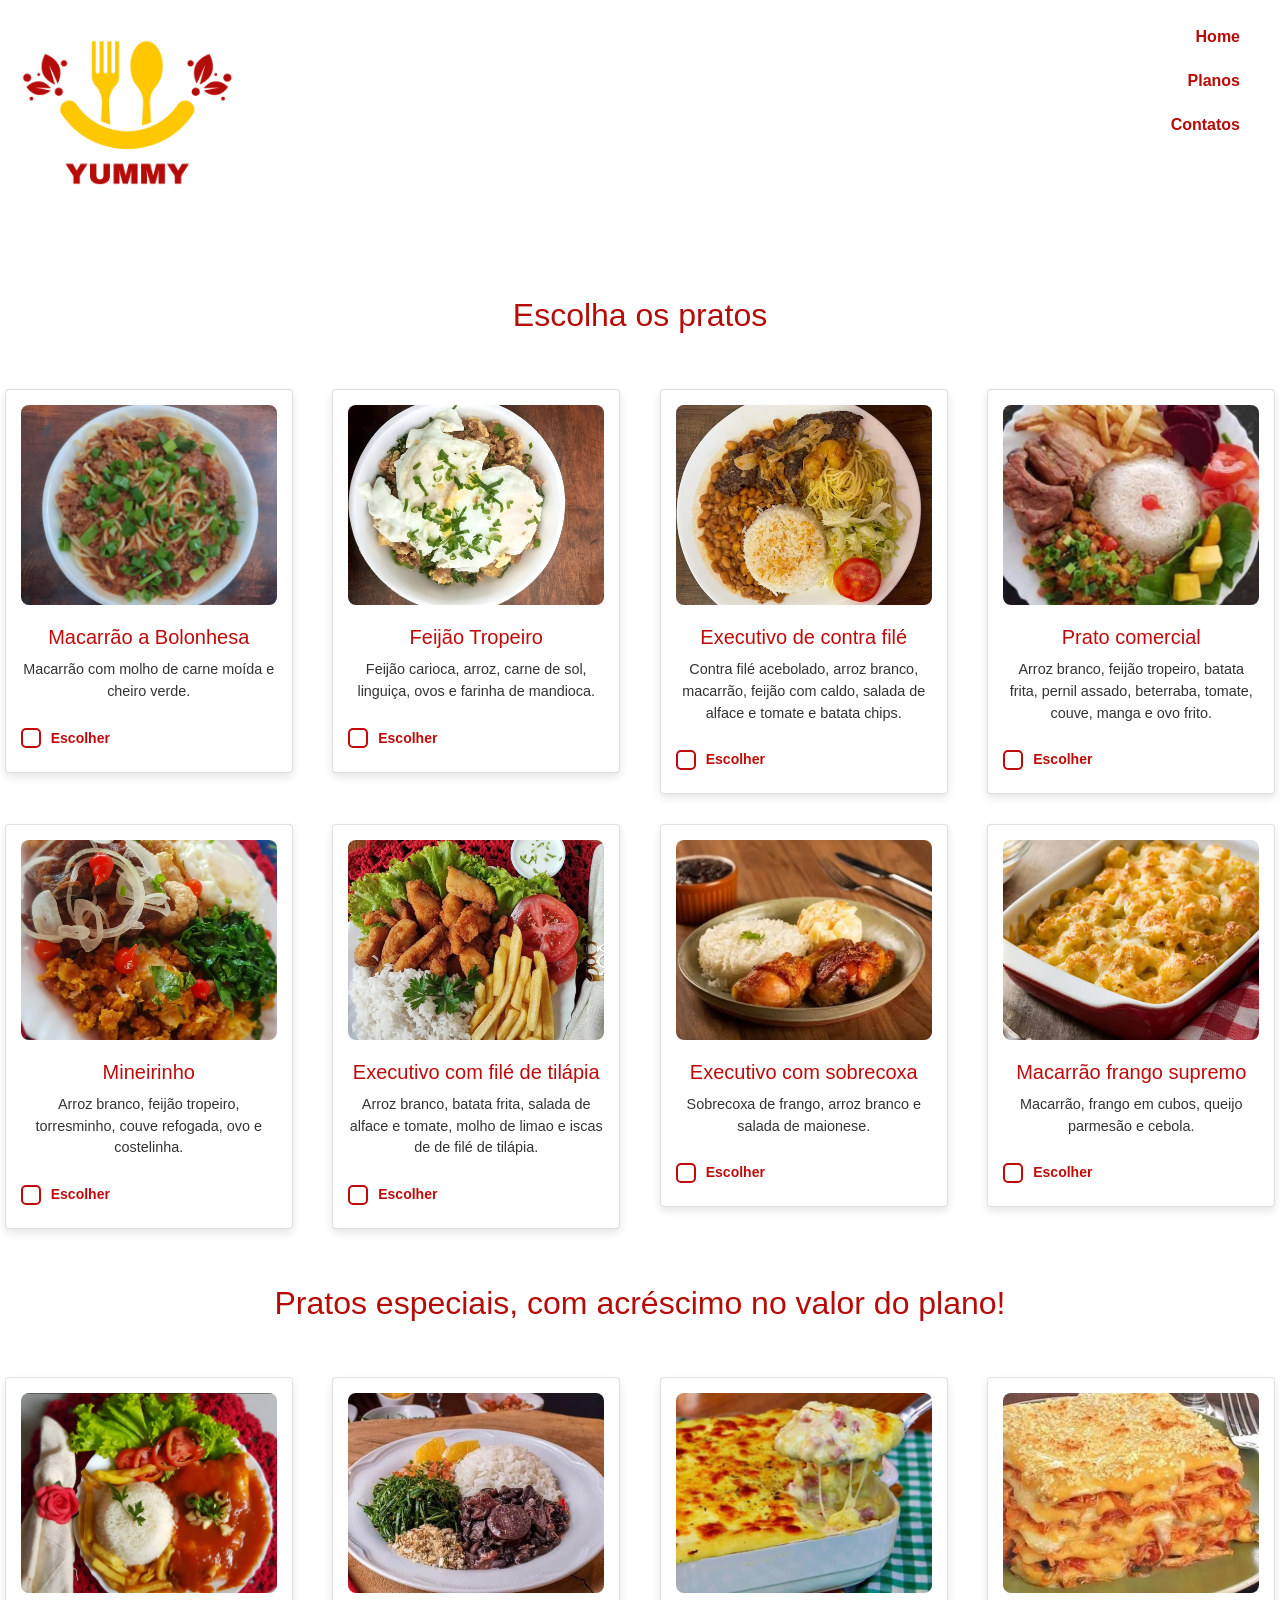
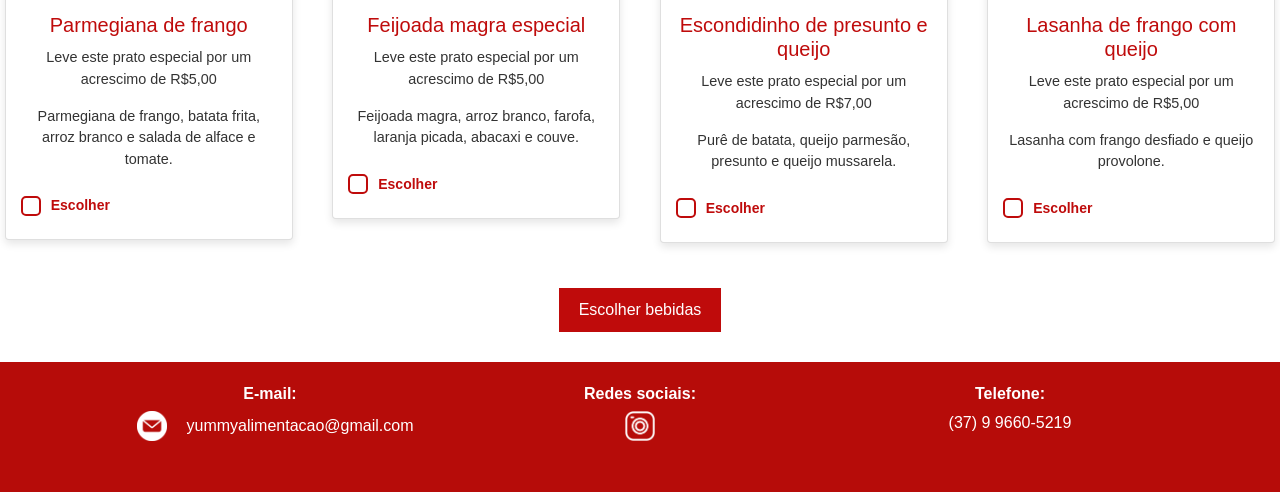
==== alimentos.html @ a79876cb "Versão inicial" ====
<!DOCTYPE html>
<html lang="pt-BR">
<head>
    <meta charset="UTF-8">
    <meta name="viewport" content="width=device-width, initial-scale=1.0">
    <link rel="stylesheet" href="style.css">
    <link rel="stylesheet" href="https://stackpath.bootstrapcdn.com/bootstrap/4.1.3/css/bootstrap.min.css" integrity="sha384-MCw98/SFnGE8fJT3GXwEOngsV7Zt27NXFoaoApmYm81iuXoPkFOJwJ8ERdknLPMO" crossorigin="anonymous">
    <title>Escolha pratos</title>
</head>
<body>

    <header>
        <div class="container-fluid">
            <div class="row">
                <div class="col-logo">
                    <a href="index.html">
                    <img src="img/logo.png" alt="logo">
                </a>
                </div>
                <div class="col">
                    <ul class="nav flex-column">
                      <li class="nav-item">
                        <a class="nav-link active" href="index.html">Home</a>
                      </li>
                        <li class="nav-item">
                          <a class="nav-link active" href="planos.html">Planos</a>
                        </li>
                        <li class="nav-item">
                          <a class="nav-link" href="contatos.html">Contatos</a>
                        </li>
                      </ul>
                </div>
            </div>
        </div>
    </header> 


<section>
    <div class="container-title"> 
        <h2>Escolha os pratos</h2>
    </div>
    <div class="container-checkbox">
        <div class="row">
            <div class="col">
                <form>
                    <div class="alimentos">
                        <div class="row">
                            <div class="col-12 col-sm-6 col-md-3">
                                <div class="card">
                                    <img src="img/alimentos_1/bolonhesa.jpg" alt="Macarrão a Bolonhesa">
                                    <h3>Macarrão a Bolonhesa</h3>
                                    <p>Macarrão com molho de carne moída e cheiro verde.</p>
                                    <label><input type="checkbox" name="alimentos" value="macarrao"> Escolher</label>
                                </div>
                            </div>

                            <div class="col-12 col-sm-6 col-md-3">
                                <div class="card">
                                    <img src="img/alimentos_1/tropeiro_grande.jpg" alt="Feijão Tropeiro">
                                    <h3>Feijão Tropeiro</h3>
                                    <p>Feijão carioca, arroz, carne de sol, linguiça, ovos e farinha de mandioca.</p>
                                    <label><input type="checkbox" name="alimentos" value="feijao"> Escolher</label>
                                </div>
                            </div>

                            

                            <div class="col-12 col-sm-6 col-md-3">
                                <div class="card">
                                    <img src="img/alimentos_1/prato_1.jpg" alt="prato 1">
                                    <h3>Executivo de contra filé</h3>
                                    <p>Contra filé acebolado, arroz branco, macarrão, feijão com caldo, salada de alface e tomate e batata chips.</p>
                                    <label><input type="checkbox" name="alimentos" value="prato_1"> Escolher</label>
                                </div>
                            </div>

                            <div class="col-12 col-sm-6 col-md-3">
                                <div class="card">
                                    <img src="img/alimentos_1/prato_2.jpg" alt="prato2">
                                    <h3>Prato comercial</h3>
                                    <p>Arroz branco, feijão tropeiro, batata frita, pernil assado, beterraba, tomate, couve, manga e ovo frito.</p>
                                    <label><input type="checkbox" name="alimentos" value="prato_2"> Escolher</label>
                                </div>
                            </div>

                            <div class="col-12 col-sm-6 col-md-3">
                                <div class="card">
                                    <img src="img/alimentos_1/prato_3.jpg" alt="prato 3">
                                    <h3>Mineirinho</h3>
                                    <p>Arroz branco, feijão tropeiro, torresminho, couve refogada, ovo e costelinha.</p>
                                    <label><input type="checkbox" name="alimentos" value="prato_3"> Escolher</label>
                                </div>
                            </div>
                            
                            <div class="col-12 col-sm-6 col-md-3">
                                <div class="card">
                                    <img src="img/alimentos_1/prato_4.jpg" alt="prato 4">
                                    <h3>Executivo com filé de tilápia</h3>
                                    <p>Arroz branco, batata frita, salada de alface e tomate, molho de limao e iscas de de filé de tilápia.</p>
                                    <label><input type="checkbox" name="alimentos" value="Prato_4"> Escolher</label>
                                </div>
                            </div>
                            
                            <div class="col-12 col-sm-6 col-md-3">
                                <div class="card">
                                    <img src="img/alimentos_1/prato_5.jpg" alt="prato_5">
                                    <h3>Executivo com sobrecoxa</h3>
                                    <p>Sobrecoxa de frango, arroz branco e salada de maionese.</p>
                                    <label><input type="checkbox" name="alimentos" value="prato_5"> Escolher</label>
                                </div>
                            </div>
                            
                           

                            <div class="col-12 col-sm-6 col-md-3">
                                <div class="card">
                                    <img src="img/alimentos_1/prato_8.jpg" alt="Macarrão frango supremo">
                                    <h3>Macarrão frango supremo</h3>
                                    <p>Macarrão, frango em cubos, queijo parmesão e cebola.</p>
                                    <label><input type="checkbox" name="alimentos" value="Macarrao_frango_supremo"> Escolher</label>
                                </div>
                            </div>
                        </div>
                    </div>
                </form>
            </div>
        </div>
    </div>



    <div class="container-title"> 
        <h2>Pratos especiais, com acréscimo no valor do plano!</h2>
    </div>
    <div class="container-checkbox">
        <div class="row">
            <div class="col">
                <form>
                    <div class="alimentos">
                        <div class="row">

                            <div class="col-12 col-sm-6 col-md-3">
                                <div class="card">
                                    <img src="img/alimentos_1/parmegiana-1.jpeg" alt="Bife à Parmegiana">
                                    <h3>Parmegiana de frango</h3>
                                    <p>Leve este prato especial por um acrescimo de R$5,00</p>
                                    <p>Parmegiana de frango, batata frita, arroz branco e salada de alface e tomate.</p>
                                    <label><input type="checkbox" name="alimentos" value="bife-a-parmegiana"> Escolher</label>
                                </div>
                            </div>

                            <div class="col-12 col-sm-6 col-md-3">
                                <div class="card">
                                    <img src="img/alimentos_1/feijoada.jpg" alt="feijoada">
                                    <h3>Feijoada magra especial</h3>
                                    <p>Leve este prato especial por um acrescimo de R$5,00</p>
                                    <p>Feijoada magra, arroz branco, farofa, laranja picada, abacaxi e couve.</p>
                                    <label><input type="checkbox" name="alimentos" value="feijoada"> Escolher</label>
                                </div>
                            </div>

                           
                            
                            <div class="col-12 col-sm-6 col-md-3">
                                <div class="card">
                                    <img src="img/alimentos_1/prato_6.jpg" alt="Escondidinho de presunto e queijo">
                                    <h3>Escondidinho de presunto e queijo</h3>
                                    <p>Leve este prato especial por um acrescimo de R$7,00</p>
                                    <p>Purê de batata, queijo parmesão, presunto e queijo mussarela.</p>
                                    <label><input type="checkbox" name="alimentos" value="Escondidinho_de_presunto_e_queijo"> Escolher</label>
                                </div>
                            </div>
                           
                            <div class="col-12 col-sm-6 col-md-3">
                                <div class="card">
                                    <img src="img/alimentos_1/prato_7.jpg" alt="Lasanha de frango">
                                    <h3>Lasanha de frango com queijo</h3>
                                    <p>Leve este prato especial por um acrescimo de R$5,00</p>
                                    <p>Lasanha com frango desfiado e queijo provolone.</p>
                                    <label><input type="checkbox" name="alimentos" value="lasanha_de_frango"> Escolher</label>
                                </div>
                            </div>

                            
                        </div>
                    </div>
                </form>
            </div>
        </div>
    </div>




    
    <div class="container193">
        <div class="row">
            <div class="col">
                <a href="bebidaslata.html"> 
                    <button id="escolherPratos" class="escolher-pratos">Escolher bebidas</button>
                </a>
            </div>
        </div>
    </div>
  

</section>


<footer>
    <div class="container">
        <div class="row">
            <div class="col-4">
                <strong>E-mail:</strong>
                <p><img src="img/email-logo.png" alt="Twitter" style="width: 30px; margin: 0 10px;"></a> yummyalimentacao@gmail.com</p>
            </div>
            <div class="col-4">
                <strong>Redes sociais:</strong>
                <p><a href="https://www.instagram.com/yummy.alimentacao24/?igsh=MWQ3aTR3ZXFkOGJoNA%3D%3D"><img src="img/instagram-logo.png" alt="Twitter" style="width: 30px; margin: 0 10px;"></a>
                </p>
            </div>
            <div class="col-4">
                <strong>Telefone:</strong>
                <p>(37) 9 9660-5219</p>
            </div>
        </div>
    </div>
</footer>


<button id="voltarTopo" title="Voltar ao topo">↑</button>

<script src="script.js"></script>

<script src="https://code.jquery.com/jquery-3.3.1.slim.min.js" integrity="sha384-q8i/x+965DzO0rT7b+VrcIc8C9p3t7f8X5Sm0lFfX9R2eP5Ck1zH0bKpk3Kokn0jT" crossorigin="anonymous"></script>
<script src="https://cdnjs.cloudflare.com/ajax/libs/popper.js/1.14.7/umd/popper.min.js" integrity="sha384-vFJXuSJphROIr+Or8f9t8KkmyFf4gxwo6gDqV6ZZ4/6f5w6EYjmU2Q4c1X+8XjRr" crossorigin="anonymous"></script>
<script src="https://stackpath.bootstrapcdn.com/bootstrap/4.1.3/js/bootstrap.min.js" integrity="sha384-JZR6Spejh4U02d8jOt6vLEHfe/JQw4N2tV/p65qg60v6o/iFQAhcXlJJXQw+J1bF" crossorigin="anonymous"></script>

</body>
</html>
---- style.css ----
/* Estilo geral */
body {
    background-color: #fff;
    font-family: 'Archivo Black', sans-serif;
    overflow-x: hidden; /* Previne barra de rolagem horizontal */
}

html, body {
    overflow-x: hidden;
}

/* Estilo para a logo */
.col-logo img {
    width: 40%;
    margin: 20px;
    max-width: 100%; /* Garantir que a logo não ultrapasse o limite */
}

/* Menu */
ul {
    align-items: center;
    justify-content: flex-end;
    display: flex;
    margin-top: 15px;
    margin-right: 10px;
}

.nav {
    display: flex;
    flex-direction: column;
    align-items: flex-end;
    margin: 15px 10px 0 0;
}

.nav .nav-link {
    color: #b60c09;
    text-decoration: none;
    font-weight: bold;
    padding: 10px 15px;
    border-radius: 30px;
    transition: color 0.3s, background-color 0.3s;
}

.nav .nav-link:hover {
    background-color: #F2B705;
    color: #bf0b0b;
}

/* Carrossel */
.container-carrosel {
    margin: 30px;
}

.carousel-inner img {
    width: 100%; /* Assegura que as imagens do carrossel ocupem toda a largura */
    height: auto;
}

/* Layout das cards */
.container3 {
    display: flex;
    flex-wrap: wrap;
    justify-content: center;
    gap: 20px; /* Espaço entre os cartões */
    margin: 20px;
}


/* Estilo de cada card */
.card3 {
    margin: 30px;
    width: 100%;
    max-width: 18rem; /* Limita o tamanho máximo dos cards */
    margin-bottom: 20px;
    transition: transform 0.3s ease, box-shadow 0.3s ease; /* Suaviza a transição */
    border-radius: 20px;
}
.card3 img{
    border-radius: 20px;
}
.card3:hover {
    transform: scale(1.05); /* Aumenta o tamanho do card */
    box-shadow: 0 4px 8px rgba(0, 0, 0, 0.2); /* Adiciona uma sombra ao card */
    transform: scale(1.05); /* Aumenta o card em 5% */
    box-shadow: 0 8px 16px rgba(0, 0, 0, 0.2); /* Adiciona uma sombra mais intensa */
    border-radius: 20px;
}

/* Botões dos cards */
.card3 .btn {
    background-color: #b60c09;
    color: #ffffff;
    font-weight: bold;
    padding: 10px 15px;
    border: none;
    transition: background-color 0.3s ease, color 0.3s ease;
}

.card3 .btn:hover {
    background-color: #F2B705;
    color: #ffffff;
    transition: transform 0.3s ease, box-shadow 0.3s ease;
    transform: scale(1.05); /* Aumenta o card em 5% */
    box-shadow: 0 8px 16px rgba(0, 0, 0, 0.2); /* Adiciona uma sombra mais intensa */
}

/* Títulos e texto */
.container-title {
    text-align: center;
    margin: 40px;
    font-size: 24px;
    font-weight: bold;
    color: #b60c09;
    
}

footer {
    background-color: #b60c09;
    color: #fff;
    padding: 20px;
    text-align: center;
    width: 100%;
}

footer .container {
    display: flex;
    justify-content: center;
    align-items: center;
    flex-direction: column; /* Empilha as colunas verticalmente em dispositivos menores */
}

footer .row {
    display: flex;
    justify-content: space-between; /* Distribui igualmente os itens em telas maiores */
    width: 100%;
}

footer .col-4 {
    text-align: center;
    margin-bottom: 15px;
}

footer .col-4 p {
    display: flex;
    justify-content: center; /* Centraliza o conteúdo horizontalmente */
    align-items: center; /* Alinha o ícone verticalmente ao texto */
    gap: 10px; /* Espaçamento entre o ícone e o texto */
}

footer .col-4 img {
    width: 30px;
    vertical-align: middle; /* Garante alinhamento vertical com o texto */
}

/* Ajustes específicos para o telefone */
footer .col-4 strong {
    display: block; /* Garante que o título "Telefone" fique em uma linha separada */
    margin-bottom: 5px;
}

footer .col-4:last-child p {
    display: flex;
    justify-content: center; /* Garante alinhamento central do telefone */
    align-items: center;
}

/* Ajustes para dispositivos móveis */
@media (max-width: 480px) {
    footer .row {
        flex-direction: column; /* Empilha as colunas */
        align-items: center; /* Centraliza os itens */
    }

    footer .col-4 {
        width: 100%; /* Cada coluna ocupa toda a largura */
    }

    footer .col-4 p {
        flex-direction: row; /* Garante que ícones e textos fiquem lado a lado */
    }
}


/* Layout do calendário */
.calendar {
    text-align: center;
    display: flex;
    align-items: center;
    justify-content: center;
    max-width: 900px;
    width: 100%;
    margin: 0 auto; /* Adicionando margem automática para centralizar */
}

h1 {
    font-size: 24px;
    color: #F2B705; /* Cor do título */
}

/* Estilizando o grid do calendário */
.calendar-grid {
    display: grid;
    grid-template-columns: repeat(4, 1fr);
    gap: 10px;
    justify-items: center; /* Alinha os itens no centro */
}

/* Estilizando cada mês */
.month {
    border-radius: 8px;
    padding: 10px;
    background-color: #F2B705; /* Cor do fundo dos meses */
    color: #333;
    text-align: center;
}

.month h3 {
    margin: 0;
    font-size: 18px;
    padding: 5px 0;
    color: #FFF; /* Cor do texto nos meses */
}

/* Estilizando os dias da semana */
.days-grid {
    display: grid;
    grid-template-columns: repeat(7, 1fr);
    gap: 5px;
}

/* Estilizando os dias */
.day {
    background-color: #F2E1AC;
    color: #333;
    border-radius: 4px;
    padding: 10px;
    cursor: pointer;
    transition: background-color 0.2s ease, color 0.2s ease;
}

.day:hover {
    background-color: #F2B705;
    color: #FFF; /* Cor ao passar o mouse */
}

/* Estilizando os dias selecionados */
.day.selected {
    background-color: #BF0B0B; /* Cor do dia selecionado */
    color: #FFF;
}

/* Estilizando o seletor de horário */
.time-selector {
    display: none;
    position: fixed;
    top: 50%;
    left: 50%;
    transform: translate(-50%, -50%);
    background-color: #333;
    color: white;
    padding: 20px;
    border-radius: 10px;
    box-shadow: 0px 0px 10px rgba(0, 0, 0, 0.5);
    text-align: center;
}

/* Estilizando os slots de horário */
.time-slot {
    background-color: #F2E1AC;
    color: #333;
    border-radius: 4px;
    padding: 5px 10px;
    cursor: pointer;
    transition: background-color 0.2s ease;
}

.time-slot.selected {
    background-color: #F2B705; /* Cor ao selecionar o horário */
    color: #FFF;
}

.time-slot:hover {
    background-color: #BF4B4B; /* Cor ao passar o mouse nos horários */
    color: #FFF;
}

/* Estilizando os botões */
button {
    background-color: #BF0B0B; /* Cor do botão */
    color: #FFF;
    border: none;
    padding: 10px 20px;
    border-radius: 5px;
    cursor: pointer;
    transition: background-color 0.2s ease;
}

button:hover {
    background-color: #BF4B4B; /* Cor do botão ao passar o mouse */
}

/* Responsividade para diferentes tamanhos de tela */

/* Para telas maiores que 768px */
@media (max-width: 768px) {
    .calendar-grid {
        grid-template-columns: repeat(2, 1fr);
    }

    .days-grid {
        grid-template-columns: repeat(4, 1fr);
    }

    .calendar-grid {
        grid-template-columns: 1fr; /* Apenas uma coluna para empilhar os meses */
        gap: 20px; /* Espaço entre os meses */
    }

    .month {
        width: 100%; /* O mês ocupa toda a largura disponível */
    }


    .calendar {
        /* Já definido como flex-direction: column; */
        max-width: 90vw; /* Ocupa quase toda a largura da tela */
      }
    
      .calendar-grid {
        /* Ajustar o número de colunas para telas menores */
        grid-template-columns: repeat(2, 1fr);
      }
    
      .month {
        /* Reduzir o padding para economizar espaço */
        padding: 10px 5px;
      }
    
      .days-grid {
        /* Ajustar o espaçamento entre os dias */
        gap: 5px;
      }
    
      .day {
        /* Reduzir o tamanho da fonte e o padding */
        font-size: 12px;
        padding: 5px;
      }


    h1 {
        font-size: 20px;
    }

    .month h3 {
        font-size: 16px;
    }

    .container3 {
        flex-direction: row;
        flex-wrap: wrap;
        justify-content: center;
    }
    
    .card3 {
        width: 45%; /* Cards ocupam 45% da largura para se ajustarem */
        margin: 15px;
        display: flex;
        align-items: center;
        justify-content: center;
        text-align: center;
    }

    .carousel-inner img {
        max-height: 350px;
    }
}

/* Para telas menores que 480px */
@media (max-width: 480px) {
    .col-logo img {
        width: 60%; /* Logo maior em telas pequenas */
    }

    .nav {
        flex-direction: row; /* Exibe os links de navegação horizontalmente */
        justify-content: center;
    }

    .nav .nav-link {
        padding: 8px 12px; /* Ajuste no espaçamento do link */
    }

    .card3 {
        width: 100%; /* Cards ocupam toda a largura */
        margin: 10px 0;
    }

    .carousel-inner img {
        height: auto; /* Garante que o carrossel seja adaptável */
    }

    footer {
        font-size: 14px;
    }


    .container-title {
        font-size: 18px;
    }

    .calendar {
        max-width: 100%; /* Ajusta o tamanho total para ocupar a largura da tela */
        padding: 10px; /* Espaçamento interno */
    }

    .calendar-grid {
        grid-template-columns: 1fr;
    }


    .month {
        width: 100%; /* Mantém o mês centralizado e com largura total */
        padding: 10px; /* Reduz o espaçamento interno do mês */
        font-size: 16px; /* Reduz o tamanho do texto do nome do mês */
    }

    .month h3 {
        font-size: 18px; /* Ajusta o tamanho do título dos meses */
        margin-bottom: 10px;
    }

    .days-grid {
        grid-template-columns: repeat(7, 1fr); /* Mantém os dias em 7 colunas */
        gap: 5px; /* Reduz o espaçamento entre os dias */
    }

    .day {
        font-size: 12px; /* Diminui o tamanho dos números */
        padding: 8px; /* Reduz o espaço interno dos dias */
        border-radius: 3px; /* Ajusta as bordas arredondadas */
    }

    .container3 {
        flex-direction: column; /* Empilha os cartões verticalmente */
        align-items: center; /* Centraliza os cartões */
    }

   
}



/* Seções de texto e títulos */
.container-title2,
.container-title3,
.container193 {
    display: flex;
    justify-content: center;
    align-items: center;
    margin: 30px ;
    
}

/* Botão de ação */
.escolher-pratos {
    background-color: #BF0B0B;
    color: #fff;
    padding: 10px 20px;
    border: none;
    cursor: pointer;
    font-size: 16px;
    transition: background-color 0.3s ease;
}

.escolher-pratos:hover {
    background-color: #F2B705;
}

/* Ajustando a imagem do Instagram */
.insta img {
    width: 10%;
    margin-top: 10px;
}
#selected-times-list {
    list-style-type: none;
    padding: 0;
    margin: 0;
  }
  
  #selected-times-list li {
    margin-bottom: 10px;
  }


/* Estilo para os cards */
.card {
    width: 100%;
    max-width: 18rem; /* Todos os cards terão o mesmo tamanho máximo */
    margin: 15px auto; /* Centraliza os cards horizontalmente */
    background-color: #F2E1AC; /* Cor de fundo do card ajustada para combinar com o site */
    border-radius: 30px;
    box-shadow: 0px 4px 8px rgba(0, 0, 0, 0.1); /* Adiciona uma leve sombra */
    text-align: center; /* Centraliza o conteúdo do card */
    padding: 15px; /* Espaçamento interno */
    transition: transform 0.3s ease, box-shadow 0.3s ease; /* Animações para hover */
}

.card:hover {
    transform: scale(1.05); /* Efeito de crescimento ao passar o mouse */
    box-shadow: 0px 6px 12px rgba(0, 0, 0, 0.2); /* Aumenta a sombra no hover */
}

/* Estilo para os títulos dos cards */
.card h3 {
    font-size: 1.25rem; /* Ajuste no tamanho da fonte */
    color: #BF0B0B; /* Cor do título em harmonia com o site */
    margin: 10px 0;
}

/* Estilo para os textos dos cards */
.card p {
    font-size: 0.9rem;
    color: #333;
    margin-bottom: 15px;
}

/* Estilizando o container da checkbox */
/* Estilizando o container da checkbox */
.card label {
    display: flex;
    align-items: center;
    margin-top: 10px;
    cursor: pointer;
    font-weight: bold;
    color: #BF0B0B; /* Cor do texto */
    font-size: 14px;
    transition: color 0.3s ease;
}

.card label:hover {
    color: #F2B705; /* Cor ao passar o mouse no texto */
}

/* Removendo o estilo padrão da checkbox */
.card input[type="checkbox"] {
    appearance: none; /* Remove o estilo padrão */
    -webkit-appearance: none;
    width: 20px;
    height: 20px;
    border: 2px solid #BF0B0B; /* Borda da checkbox */
    border-radius: 5px; /* Bordas arredondadas */
    background-color: #FFF; /* Fundo padrão */
    cursor: pointer;
    transition: all 0.3s ease;
    margin-right: 10px; /* Espaço entre o checkbox e o texto */
    display: inline-flex; /* Garante alinhamento interno */
    justify-content: center; /* Centraliza conteúdo horizontalmente */
    align-items: center; /* Centraliza conteúdo verticalmente */
}

/* Estilo quando marcada */
.card input[type="checkbox"]:checked {
    background-color: #BF0B0B; /* Fundo ao ser marcado */
    border-color: #F2B705; /* Borda ao ser marcado */
    position: relative;
}

.card input[type="checkbox"]:checked::after {
    content: '✓'; /* Adiciona o ícone de marcação */
    color: #FFF;
    font-size: 14px;
    font-weight: bold;
    position: absolute;
    top: 50%;
    left: 50%;
    transform: translate(-50%, -50%); /* Centraliza usando transform */
}


/* Estilizando as imagens dentro dos cards */
.card img {
    width: 100%; /* As imagens ocuparão toda a largura do card */
    height: 200px; /* Altura fixa para todas as imagens */
    object-fit: cover; /* Ajusta a imagem para preencher o espaço sem distorção */
    border-radius: 8px; /* Bordas arredondadas */
    margin-bottom: 10px;
}




/* Estilizando a barra de rolagem */
::-webkit-scrollbar {
    width: 12px;
    background-color: #F2F2F2; /* Cor de fundo da barra de rolagem */
}

/* Estilo do "thumb", a parte que desliza */
::-webkit-scrollbar-thumb {
    background-color: #b60c09; /* Cor principal do thumb */
    border-radius: 10px; /* Borda arredondada */
    border: 3px solid #F2E1AC; /* Borda ao redor do thumb */
}

/* Estilo do thumb ao passar o mouse */
::-webkit-scrollbar-thumb:hover {
    background-color: #F2B705; /* Cor do thumb ao passar o mouse */
}

/* Estilo do canto da barra de rolagem (quando há dois eixos) */
::-webkit-scrollbar-corner {
    background-color: #F2E1AC;
}




/* Estilos do botão de "voltar ao topo" */
#voltarTopo {
    position: fixed;
    bottom: 20px; /* Distância da borda inferior */
    right: 20px; /* Distância da borda direita */
    background-color: #BF0B0B; /* Cor inicial */
    color: white;
    border: 1px solid #f2f2f2; /* Borda ao redor do botão */
    border-radius: 50%;
    cursor: pointer;
    font-size: 20px; /* Tamanho da seta */
    line-height: 1; /* Ajusta o espaçamento vertical */
    display: none; /* Esconde o botão inicialmente */
    transition: background-color 0.3s ease;
    z-index: 1000; /* Certifique-se de que está acima de outros elementos */
    width: 50px;
    height: 50px;
    
    /* Flexbox para centralizar a seta */
    display: flex;
    justify-content: center;
    align-items: center;
}




/* Efeito hover com troca de cores */
#voltarTopo:hover {
    background-color: #F2B705; /* Primeira cor de hover */
}

#voltarTopo:active {
    background-color: #F2C84B; /* Segunda cor de hover */
}

.card-title {
    color: #b60c09;
}
.card-des {
    color: black;
    
}


.container-qr {
    display: flex;
    justify-content: center;
    align-items: center;
    margin: 40px;
    border-radius: 10px;
}

.container-qr img {
    border-radius: 30px;
    width: 100%;
    height: 100%;
}


/* Container de Feedback */
.feedback-container {
    max-width: 600px; /* Aumentei a largura máxima */
    width: 90%; /* Ajustável para telas menores */
    margin: 40px auto; /* Adicionei uma margem de 40px em cima e embaixo */
    padding: 30px; /* Aumentei o espaçamento interno */
    border: 2px solid #b60c09;
    border-radius: 10px;
    background-color: #F2E1AC;
    box-shadow: 0px 4px 8px rgba(0, 0, 0, 0.1); /* Adicionei sombra para destaque */
}

.feedback-container h2 {
    font-size: 28px; /* Aumentei o tamanho do título */
    color: #b60c09;
    margin-bottom: 20px;
}

/* Botões de Feedback */
.feedback-options {
    display: flex;
    justify-content: space-evenly; /* Espaçamento uniforme entre os botões */
    flex-wrap: wrap; /* Ajusta para quebrar linha em telas menores */
    gap: 15px; /* Espaçamento adicional entre os botões */
}

.feedback-options button {
    padding: 15px 30px; /* Aumentei o tamanho do botão */
    border: 2px solid #b60c09;
    border-radius: 30px;
    font-size: 18px; /* Aumentei o tamanho da fonte */
    cursor: pointer;
    background-color: #FFF;
    color: #b60c09;
    display: flex;
    align-items: center;
    gap: 10px; /* Espaçamento entre texto e emoji */
    transition: all 0.3s ease;
}

.feedback-options button:hover {
    background-color: #F2B705;
    color: #FFF;
}

.feedback-result {
    margin-top: 30px;
    font-size: 20px; /* Texto maior para destaque */
    color: #333;
    font-weight: bold;
}


.passo1 {
    text-align: center;
    padding: 50px 20px;
}

.passo1 h1 {
    color: #b71c1c; /* Vermelho */
    font-size: 2.5em;
    margin-bottom: 30px;
}

.passo1-cards {
    display: flex;
    justify-content: center;
    gap: 20px;
    flex-wrap: wrap;
}

.passo1-card {
    background-color: #fff;
    border-radius: 10px;
    box-shadow: 0 4px 6px rgba(0, 0, 0, 0.1);
    padding: 20px;
    width: 400px; /* Aumenta a largura padrão */
    text-align: center;
    transition: transform 0.3s ease, box-shadow 0.3s ease;
}


.passo1-card:hover {
    transform: scale(1.05); /* Aumenta o card em 5% */
    box-shadow: 0 8px 16px rgba(0, 0, 0, 0.2); /* Adiciona uma sombra mais intensa */
}

.passo1-number {
    color: #b71c1c; /* Vermelho */
    font-size: 3em;
    margin: 0;
}

.passo1-title {
    font-size: 1.5em;
    color: #333;
    margin: 10px 0;
    font-weight: bold;
}

.passo1-text {
    font-size: 1em;
    color: #666;
    line-height: 1.5;
}

.container194 {
    display: flex;
    justify-content: center;
    align-items: center;
    margin: 30px;
}


.comecar {
    font-size: 24px; /* Aumenta o tamanho da fonte */
    padding: 20px 40px; /* Tamanho do botão */
    border-radius: 12px; /* Bordas arredondadas */
    background-color: #BF0B0B; /* Cor inicial de fundo */
    color: #F2F2F2; /* Cor do texto */
    border: none; /* Remove a borda padrão */
    cursor: pointer; /* Indica que o botão é clicável */
    text-align: center; /* Centraliza o texto */
    display: flex;
    justify-content: center; /* Garante que o texto esteja centralizado horizontalmente */
    align-items: center; /* Garante que o texto esteja centralizado verticalmente */
    transition: background-color 0.3s ease, color 0.3s ease, transform 0.2s ease; /* Efeitos de transição */
    
}

/* Efeito hover */
.comecar:hover {
    background-color: #F2B705; /* Cor de fundo ao passar o mouse */
    color: #BF0B0B; /* Cor do texto ao passar o mouse */
    transform: scale(1.05); /* Aumenta o card em 5% */
    box-shadow: 0 8px 16px rgba(0, 0, 0, 0.2); /* Adiciona uma sombra mais intensa */
}

/* Efeito de foco (quando o botão é clicado ou recebe o foco) */
.comecar:focus {
    outline: none; /* Remove o contorno padrão ao focar */
    background-color: #F2B705; /* Cor de fundo ao focar */
    color: #BF0B0B; /* Cor do texto ao focar */
}

/* Garantir que o link não tenha sublinhado */
.comecar a {
    text-decoration: none; /* Remove sublinhado do link */
}

/* Remover sublinhado do link mesmo no efeito hover */
.comecar a:hover {
    text-decoration: none; /* Remove sublinhado ao passar o mouse */
}



.form-group label {
    color: #BF0B0B; /* Cor dos labels */
    font-size: 1rem;
}

.form-control {
    border-radius: 8px;
    padding: 10px;
    border: 1px solid #F2B705; /* Cor das bordas dos campos */
    transition: border-color 0.3s, box-shadow 0.3s;
}

.form-control:focus {
    border-color: #BF0B0B; /* Cor das bordas ao focar */
    box-shadow: 0 0 8px rgba(191, 11, 11, 0.6); /* Sombra no foco */
}

button[type="submit"] {
    background-color: #BF0B0B; /* Cor do botão */
    color: #f2f2f2; /* Cor do texto do botão */
    border: none;
    padding: 10px 20px;
    border-radius: 25px;
    cursor: pointer;
    font-size: 1rem;
    transition: background-color 0.3s ease, color 0.3s ease, transform 0.2s ease; /* Efeitos de transição */
    
}

button[type="submit"]:hover {
    background-color: #F2B705; /* Cor de hover no botão */
    color: #F2F2F2; /* Cor do texto do botão ao passar o mouse */
    transform: scale(1.05); /* Efeito de aumento */
}

.container-maps {
    display: flex;
    justify-content: center;
    align-items: center;
}




/* Alinhamento geral dos planos */
.plano-item {
    display: flex;
    justify-content: space-between;
    border-bottom: 1px solid #ddd;
    padding: 10px 0;
    margin-bottom: 10px;
}

.plano-info {
    
    display: flex;
}
    


.plano-preco {
    font-weight: bold;
    font-size: 1.2em;
    color: #333;
}

/* Estilo para o formulário */
.container4 {
    max-width: 600px;
    border: 1px solid #ddd;
    border-radius: 10px;
    box-shadow: 0 0 10px rgba(0,0,0,0.1);
    border-collapse: collapse;
    width: 100%;
}

/* Estilo do botão */
.btn-escolher-dias {
    background-color: #BF0B0B; /* Cor do fundo */
    color: #fff; /* Cor do texto */
    border: none; /* Remove a borda */
    padding: 15px; /* Espaçamento interno */
    font-size: 18px; /* Tamanho da fonte */
    width: 100%; /* Largura total */
    cursor: pointer; /* Cursor de clique */
    text-align: center; /* Alinhamento do texto */
    border-radius: 5px; /* Bordas arredondadas */
}

/* Efeito de hover no botão */
.btn-escolher-dias:hover {
    background-color: #9c0a0a; /* Cor de fundo ao passar o mouse */
}

/* Adicionando um cursor de pointer para indicar que a imagem pode ser clicada */
.img-clickable {
    cursor: pointer;
    transition: transform 0.3s ease;
}

.img-clickable:hover {
    transform: scale(1.05);
}

/* Estilo para o modal */
.modal {
    display: none;
    position: fixed;
    z-index: 1050;
    left: 0;
    top: 0;
    width: 100%;
    height: 100%;
    overflow: auto;
    background-color: rgba(0, 0, 0, 0.5); /* Fundo escuro */
}

.modal-dialog {
    max-width: 80%;
    margin: 10% auto;
}

.modal-body {
    text-align: center;
}

.modal-footer {
    display: flex;
    justify-content: center;
}
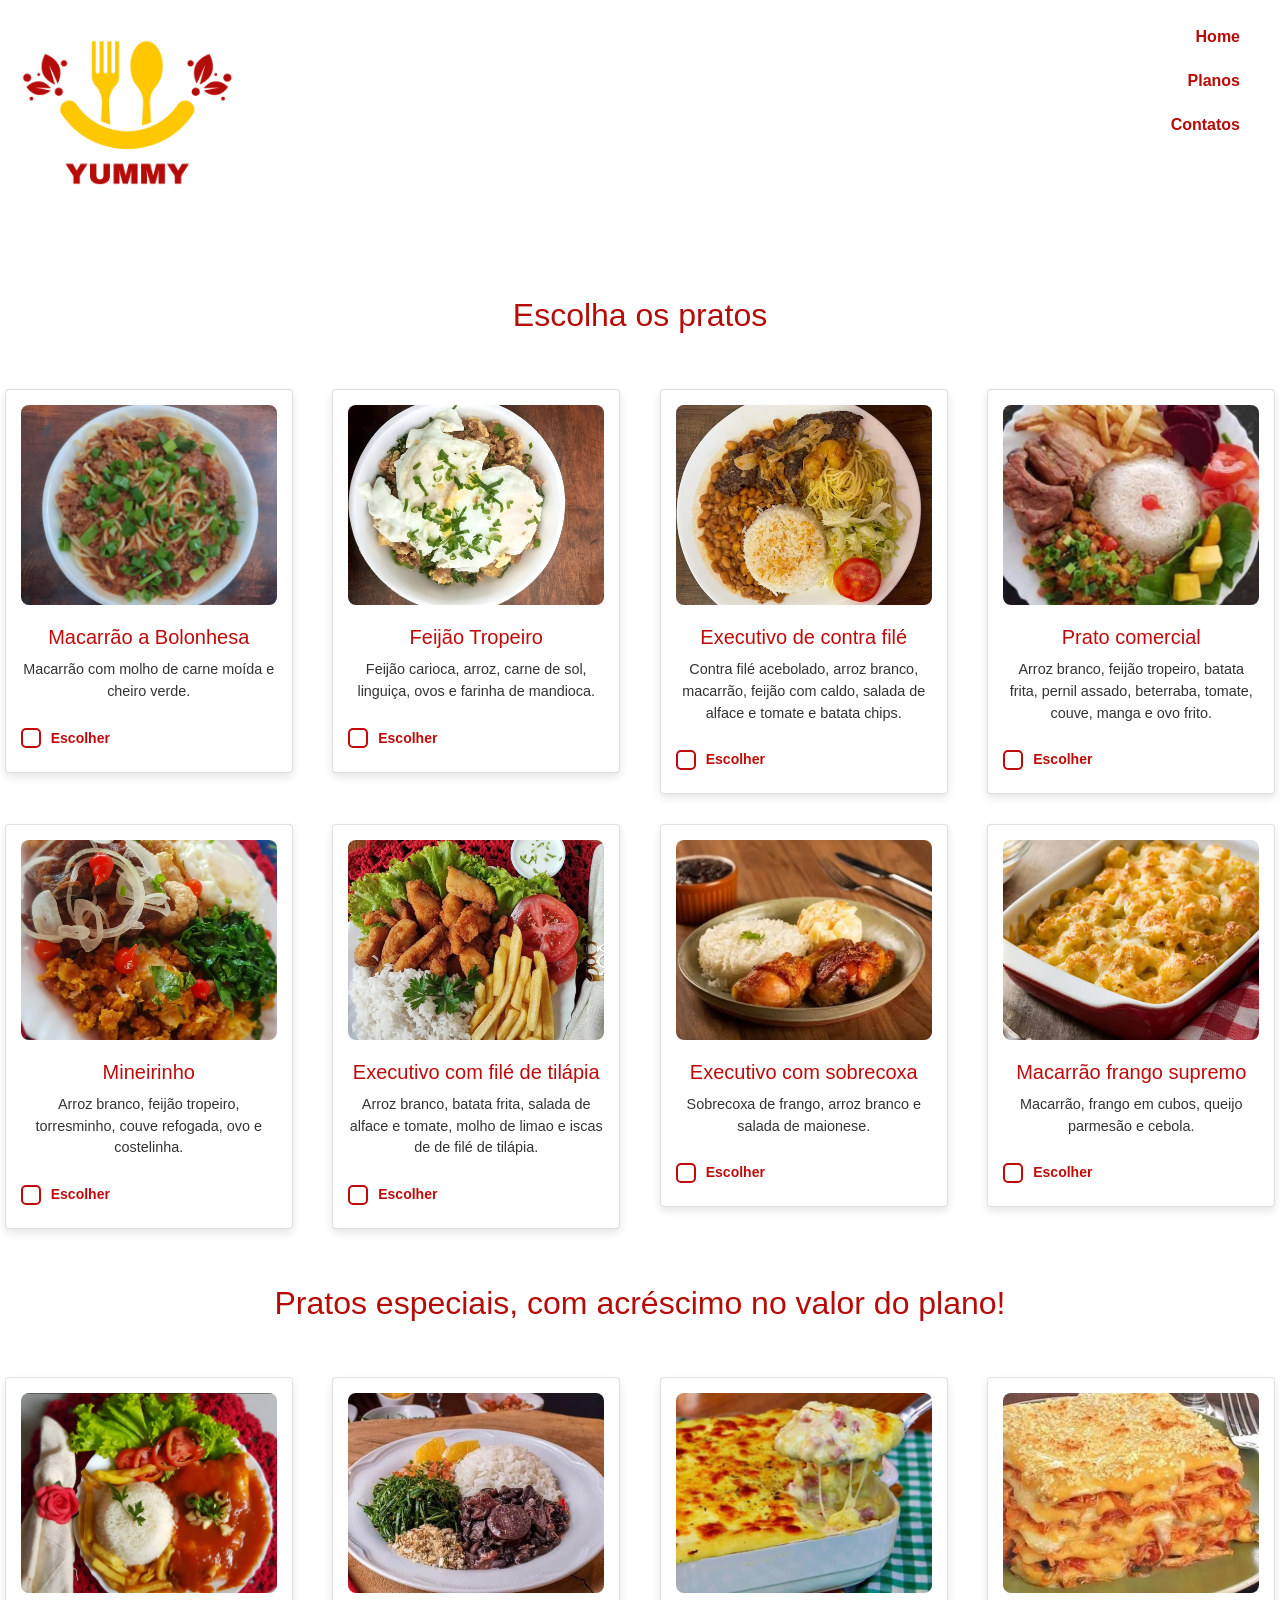
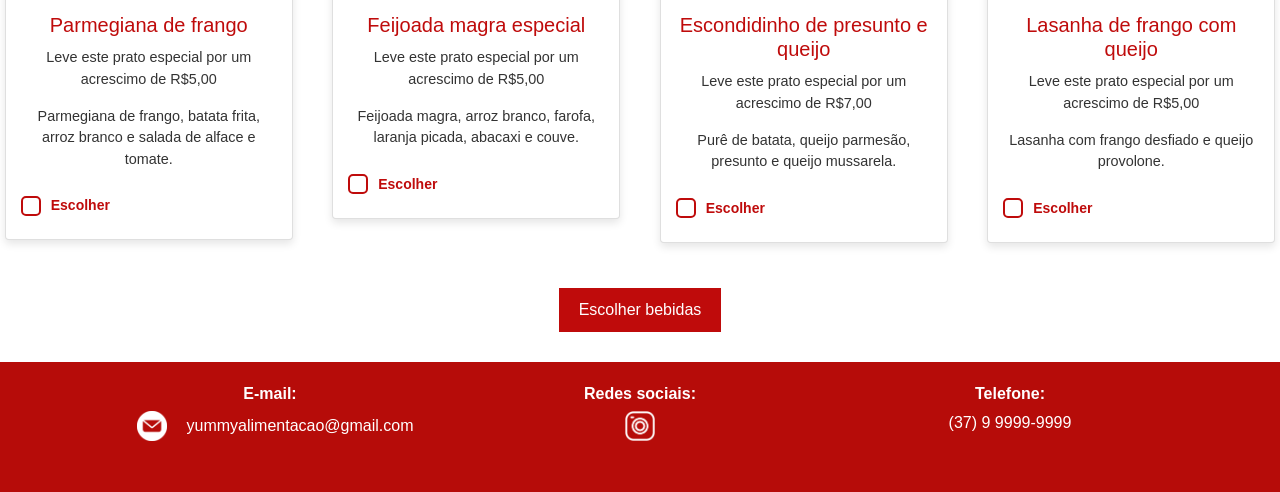
==== commit 40ed3251: "Update contact phone number in alimentos.html" ====
--- a/alimentos.html
+++ b/alimentos.html
@@ -221,7 +221,7 @@
             </div>
             <div class="col-4">
                 <strong>Telefone:</strong>
-                <p>(37) 9 9660-5219</p>
+                <p>(37) 9 9999-9999</p>
             </div>
         </div>
     </div>
